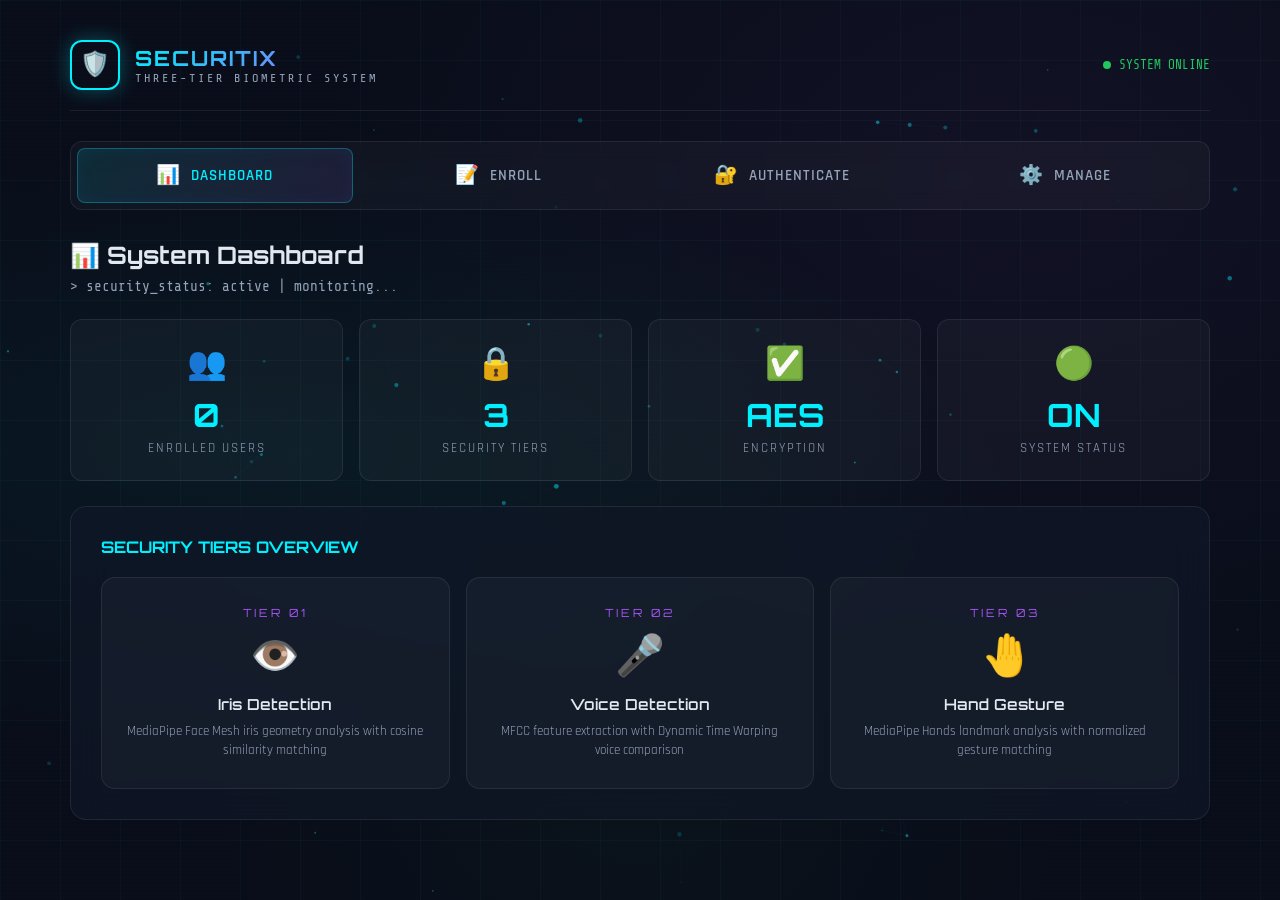
==== templates/index.html @ 192e1540 "first commit" ====
<!DOCTYPE html>
<html lang="en">
<head>
  <meta charset="UTF-8">
  <meta name="viewport" content="width=device-width, initial-scale=1.0">
  <title>SECURITIX — Three-Tier Biometric Security</title>
  <meta name="description" content="Advanced three-tier biometric security system with iris, voice, and gesture authentication.">
  <link rel="stylesheet" href="/static/css/style.css">
  <link rel="icon" href="data:image/svg+xml,<svg xmlns='http://www.w3.org/2000/svg' viewBox='0 0 100 100'><text y='.9em' font-size='90'>🛡️</text></svg>">
</head>
<body>

<!-- Background layers -->
<canvas id="bg-canvas"></canvas>
<div class="bg-gradient"></div>
<div class="grid-overlay"></div>
<div class="scanline"></div>

<div class="app-container">

  <!-- Header -->
  <header class="header">
    <div class="header-logo">
      <div class="logo-icon">🛡️</div>
      <div class="logo-text">
        <h1>SECURITIX</h1>
        <p>Three-Tier Biometric System</p>
      </div>
    </div>
    <div class="header-status">
      <span class="status-dot"></span>
      SYSTEM ONLINE
    </div>
  </header>

  <!-- Navigation -->
  <nav class="nav-bar">
    <button class="nav-btn active" data-page="dashboard" onclick="showPage('dashboard')">
      <span class="nav-icon">📊</span> Dashboard
    </button>
    <button class="nav-btn" data-page="enroll" onclick="showPage('enroll')">
      <span class="nav-icon">📝</span> Enroll
    </button>
    <button class="nav-btn" data-page="authenticate" onclick="showPage('authenticate')">
      <span class="nav-icon">🔐</span> Authenticate
    </button>
    <button class="nav-btn" data-page="manage" onclick="showPage('manage')">
      <span class="nav-icon">⚙️</span> Manage
    </button>
  </nav>

  <!-- ═══════ DASHBOARD PAGE ═══════ -->
  <div id="page-dashboard" class="page active">
    <h2 class="page-title">📊 System Dashboard</h2>
    <p class="page-subtitle">> security_status: active | monitoring...</p>

    <div class="stats-grid">
      <div class="stat-card">
        <div class="stat-icon">👥</div>
        <div class="stat-value" id="stat-users">0</div>
        <div class="stat-label">Enrolled Users</div>
      </div>
      <div class="stat-card">
        <div class="stat-icon">🔒</div>
        <div class="stat-value">3</div>
        <div class="stat-label">Security Tiers</div>
      </div>
      <div class="stat-card">
        <div class="stat-icon">✅</div>
        <div class="stat-value">AES</div>
        <div class="stat-label">Encryption</div>
      </div>
      <div class="stat-card">
        <div class="stat-icon">🟢</div>
        <div class="stat-value">ON</div>
        <div class="stat-label">System Status</div>
      </div>
    </div>

    <div class="glass-card">
      <h3 style="font-family:'Orbitron',sans-serif; font-size:1rem; margin-bottom:16px; color:var(--accent-cyan);">
        SECURITY TIERS OVERVIEW
      </h3>
      <div class="tiers-showcase">
        <div class="tier-card">
          <div class="tier-number">TIER 01</div>
          <div class="tier-icon">👁️</div>
          <div class="tier-name">Iris Detection</div>
          <div class="tier-desc">MediaPipe Face Mesh iris geometry analysis with cosine similarity matching</div>
        </div>
        <div class="tier-card">
          <div class="tier-number">TIER 02</div>
          <div class="tier-icon">🎤</div>
          <div class="tier-name">Voice Detection</div>
          <div class="tier-desc">MFCC feature extraction with Dynamic Time Warping voice comparison</div>
        </div>
        <div class="tier-card">
          <div class="tier-number">TIER 03</div>
          <div class="tier-icon">🤚</div>
          <div class="tier-name">Hand Gesture</div>
          <div class="tier-desc">MediaPipe Hands landmark analysis with normalized gesture matching</div>
        </div>
      </div>
    </div>
  </div>

  <!-- ═══════ ENROLL PAGE ═══════ -->
  <div id="page-enroll" class="page">
    <h2 class="page-title">📝 User Enrollment</h2>
    <p class="page-subtitle">> register biometric data across all security tiers</p>

    <div class="glass-card" id="enroll-form">
      <div class="input-group">
        <label for="enroll-username">Username</label>
        <input type="text" id="enroll-username" class="input-field" placeholder="Enter username to enroll..." autocomplete="off">
      </div>
      <p style="color:var(--text-secondary); font-size:0.85rem; margin-bottom:20px; line-height:1.6;">
        ⚡ The system will capture your <strong style="color:var(--accent-cyan)">iris</strong>,
        <strong style="color:var(--accent-purple)">voice</strong>, and
        <strong style="color:var(--accent-green)">hand gesture</strong> data.
        OpenCV windows will open for webcam capture. Follow the on-screen instructions.
      </p>
      <button class="btn btn-primary" onclick="startEnrollment()">
        🚀 Start Enrollment
      </button>
    </div>

    <div id="enroll-operation" class="operation-panel">
      <div class="glass-card">
        <h3 style="font-family:'Orbitron',sans-serif; font-size:1rem; margin-bottom:6px;">ENROLLMENT IN PROGRESS</h3>
        <p id="enroll-message" style="color:var(--text-secondary); font-size:0.85rem; margin-bottom:20px; font-family:'Share Tech Mono',monospace;"></p>
        <div class="tier-progress">
          <div id="enroll-tier1" class="tier-row waiting">
            <div class="tier-row-icon">👁️</div>
            <div class="tier-row-info">
              <div class="tier-row-label">Tier 1 — Iris Scan</div>
              <div class="tier-row-detail">Waiting...</div>
            </div>
            <span class="tier-row-status">Waiting</span>
          </div>
          <div id="enroll-tier2" class="tier-row waiting">
            <div class="tier-row-icon">🎤</div>
            <div class="tier-row-info">
              <div class="tier-row-label">Tier 2 — Voice Recording</div>
              <div class="tier-row-detail">Waiting...</div>
            </div>
            <span class="tier-row-status">Waiting</span>
          </div>
          <div id="enroll-tier3" class="tier-row waiting">
            <div class="tier-row-icon">🤚</div>
            <div class="tier-row-info">
              <div class="tier-row-label">Tier 3 — Gesture Capture</div>
              <div class="tier-row-detail">Waiting...</div>
            </div>
            <span class="tier-row-status">Waiting</span>
          </div>
        </div>
      </div>

      <div id="enroll-result" class="result-banner">
        <div class="result-icon"></div>
        <div class="result-title"></div>
        <div class="result-subtitle"></div>
        <button class="btn btn-primary" style="margin-top: 24px;" onclick="resetEnrollForm()">↩ Enroll Another</button>
      </div>
    </div>
  </div>

  <!-- ═══════ AUTHENTICATE PAGE ═══════ -->
  <div id="page-authenticate" class="page">
    <h2 class="page-title">🔐 Authentication</h2>
    <p class="page-subtitle">> automatic identity verification — no username required</p>

    <div class="glass-card" id="auth-start">
      <div style="text-align:center; padding: 20px 0;">
        <div style="font-size:4rem; margin-bottom:16px;">🔐</div>
        <h3 style="font-family:'Orbitron',sans-serif; font-size:1.2rem; margin-bottom:12px;">BIOMETRIC VERIFICATION</h3>
        <p style="color:var(--text-secondary); max-width:500px; margin:0 auto 24px; line-height:1.7; font-size:0.9rem;">
          The system will automatically scan your <strong style="color:var(--accent-cyan)">iris</strong>,
          <strong style="color:var(--accent-purple)">voice</strong>, and
          <strong style="color:var(--accent-green)">gesture</strong>
          to identify you from the enrolled database. No username needed.
        </p>
        <button class="btn btn-auth" onclick="startAuthentication()">
          ⚡ Begin Authentication
        </button>
      </div>
    </div>

    <div id="auth-operation" class="operation-panel">
      <div class="glass-card">
        <h3 style="font-family:'Orbitron',sans-serif; font-size:1rem; margin-bottom:6px;">AUTHENTICATION IN PROGRESS</h3>
        <p id="auth-message" style="color:var(--text-secondary); font-size:0.85rem; margin-bottom:20px; font-family:'Share Tech Mono',monospace;"></p>
        <div class="tier-progress">
          <div id="auth-tier1" class="tier-row waiting">
            <div class="tier-row-icon">👁️</div>
            <div class="tier-row-info">
              <div class="tier-row-label">Tier 1 — Iris Verification</div>
              <div class="tier-row-detail">Waiting...</div>
            </div>
            <span class="tier-row-status">Waiting</span>
          </div>
          <div id="auth-tier2" class="tier-row waiting">
            <div class="tier-row-icon">🎤</div>
            <div class="tier-row-info">
              <div class="tier-row-label">Tier 2 — Voice Verification</div>
              <div class="tier-row-detail">Waiting...</div>
            </div>
            <span class="tier-row-status">Waiting</span>
          </div>
          <div id="auth-tier3" class="tier-row waiting">
            <div class="tier-row-icon">🤚</div>
            <div class="tier-row-info">
              <div class="tier-row-label">Tier 3 — Gesture Verification</div>
              <div class="tier-row-detail">Waiting...</div>
            </div>
            <span class="tier-row-status">Waiting</span>
          </div>
        </div>
      </div>

      <div id="auth-result" class="result-banner">
        <div class="result-icon"></div>
        <div class="result-title"></div>
        <div class="result-subtitle"></div>
        <button class="btn btn-primary" style="margin-top:24px;" onclick="resetAuthPanel()">↩ Try Again</button>
      </div>
    </div>
  </div>

  <!-- ═══════ MANAGE PAGE ═══════ -->
  <div id="page-manage" class="page">
    <h2 class="page-title">⚙️ Manage Users</h2>
    <p class="page-subtitle">> view and manage enrolled biometric profiles</p>

    <div class="glass-card">
      <div id="user-list" class="user-list">
        <div class="empty-state">
          <div class="empty-icon">👤</div>
          <p>Loading users...</p>
        </div>
      </div>
    </div>
  </div>

</div>

<script src="/static/js/app.js"></script>
</body>
</html>
---- static/css/style.css ----
/* ══════════════════════════════════════════════════════════
   THREE-TIER BIOMETRIC SECURITY SYSTEM — Cyberpunk Theme
   ══════════════════════════════════════════════════════════ */
@import url('https://fonts.googleapis.com/css2?family=Orbitron:wght@400;600;700;900&family=Rajdhani:wght@300;400;500;600;700&family=Share+Tech+Mono&display=swap');

:root {
  --bg-primary: #0a0e1a;
  --bg-secondary: #111827;
  --bg-card: rgba(17, 24, 39, 0.7);
  --accent-cyan: #00f0ff;
  --accent-purple: #a855f7;
  --accent-green: #22c55e;
  --accent-red: #ef4444;
  --accent-orange: #f59e0b;
  --text-primary: #e2e8f0;
  --text-secondary: #94a3b8;
  --glow-cyan: 0 0 20px rgba(0, 240, 255, 0.3);
  --glow-purple: 0 0 20px rgba(168, 85, 247, 0.3);
  --glow-green: 0 0 20px rgba(34, 197, 94, 0.4);
  --glow-red: 0 0 20px rgba(239, 68, 68, 0.4);
  --glass: rgba(255, 255, 255, 0.03);
  --glass-border: rgba(255, 255, 255, 0.08);
  --border-radius: 16px;
}

* { margin: 0; padding: 0; box-sizing: border-box; }

body {
  font-family: 'Rajdhani', sans-serif;
  background: var(--bg-primary);
  color: var(--text-primary);
  min-height: 100vh;
  overflow-x: hidden;
}

/* ── Animated Background ──────────────────────────────── */
#bg-canvas {
  position: fixed; top: 0; left: 0;
  width: 100%; height: 100%;
  z-index: 0; pointer-events: none;
}

.bg-gradient {
  position: fixed; top: 0; left: 0;
  width: 100%; height: 100%;
  background: radial-gradient(ellipse at 20% 50%, rgba(0, 240, 255, 0.05) 0%, transparent 50%),
              radial-gradient(ellipse at 80% 20%, rgba(168, 85, 247, 0.05) 0%, transparent 50%),
              radial-gradient(ellipse at 50% 80%, rgba(34, 197, 94, 0.03) 0%, transparent 50%);
  z-index: 0; pointer-events: none;
}

/* ── Grid Lines Overlay ───────────────────────────────── */
.grid-overlay {
  position: fixed; top: 0; left: 0;
  width: 100%; height: 100%;
  background-image:
    linear-gradient(rgba(0, 240, 255, 0.03) 1px, transparent 1px),
    linear-gradient(90deg, rgba(0, 240, 255, 0.03) 1px, transparent 1px);
  background-size: 60px 60px;
  z-index: 0; pointer-events: none;
}

/* ── Scanline Effect ──────────────────────────────────── */
.scanline {
  position: fixed; top: 0; left: 0;
  width: 100%; height: 100%;
  background: linear-gradient(to bottom, transparent 50%, rgba(0, 0, 0, 0.02) 50%);
  background-size: 100% 4px;
  z-index: 0; pointer-events: none;
}

/* ── Layout ───────────────────────────────────────────── */
.app-container {
  position: relative; z-index: 1;
  max-width: 1200px; margin: 0 auto;
  padding: 20px 30px;
  min-height: 100vh;
}

/* ── Header ───────────────────────────────────────────── */
.header {
  display: flex; align-items: center; justify-content: space-between;
  padding: 20px 0; margin-bottom: 30px;
  border-bottom: 1px solid var(--glass-border);
}

.header-logo {
  display: flex; align-items: center; gap: 15px;
}

.logo-icon {
  width: 50px; height: 50px;
  border: 2px solid var(--accent-cyan);
  border-radius: 12px;
  display: flex; align-items: center; justify-content: center;
  font-size: 24px;
  box-shadow: var(--glow-cyan);
  animation: pulse-glow 3s infinite;
}

@keyframes pulse-glow {
  0%, 100% { box-shadow: var(--glow-cyan); }
  50% { box-shadow: 0 0 30px rgba(0, 240, 255, 0.5); }
}

.logo-text h1 {
  font-family: 'Orbitron', sans-serif;
  font-size: 1.3rem; font-weight: 700;
  background: linear-gradient(135deg, var(--accent-cyan), var(--accent-purple));
  -webkit-background-clip: text; -webkit-text-fill-color: transparent;
  letter-spacing: 2px;
}

.logo-text p {
  font-size: 0.75rem; color: var(--text-secondary);
  font-family: 'Share Tech Mono', monospace;
  letter-spacing: 3px; text-transform: uppercase;
}

.header-status {
  display: flex; align-items: center; gap: 8px;
  font-family: 'Share Tech Mono', monospace;
  font-size: 0.8rem; color: var(--accent-green);
}

.status-dot {
  width: 8px; height: 8px;
  background: var(--accent-green);
  border-radius: 50%;
  animation: blink 2s infinite;
}

@keyframes blink { 0%, 100% { opacity: 1; } 50% { opacity: 0.3; } }

/* ── Navigation ───────────────────────────────────────── */
.nav-bar {
  display: flex; gap: 8px;
  margin-bottom: 30px;
  padding: 6px;
  background: var(--glass);
  border: 1px solid var(--glass-border);
  border-radius: 12px;
  backdrop-filter: blur(10px);
}

.nav-btn {
  flex: 1; padding: 14px 20px;
  background: transparent;
  border: 1px solid transparent;
  border-radius: 8px;
  color: var(--text-secondary);
  font-family: 'Rajdhani', sans-serif;
  font-size: 0.95rem; font-weight: 600;
  cursor: pointer;
  transition: all 0.3s ease;
  display: flex; align-items: center; justify-content: center; gap: 10px;
  letter-spacing: 1px; text-transform: uppercase;
}

.nav-btn:hover {
  color: var(--text-primary);
  background: rgba(255, 255, 255, 0.05);
}

.nav-btn.active {
  background: linear-gradient(135deg, rgba(0, 240, 255, 0.1), rgba(168, 85, 247, 0.1));
  border-color: rgba(0, 240, 255, 0.3);
  color: var(--accent-cyan);
  box-shadow: inset 0 0 20px rgba(0, 240, 255, 0.05);
}

.nav-icon { font-size: 1.2rem; }

/* ── Glass Card Base ──────────────────────────────────── */
.glass-card {
  background: var(--bg-card);
  border: 1px solid var(--glass-border);
  border-radius: var(--border-radius);
  backdrop-filter: blur(20px);
  padding: 30px;
  margin-bottom: 20px;
  transition: all 0.3s ease;
}

.glass-card:hover {
  border-color: rgba(0, 240, 255, 0.15);
}

/* ── Page Sections ────────────────────────────────────── */
.page { display: none; animation: fadeIn 0.4s ease; }
.page.active { display: block; }

@keyframes fadeIn { from { opacity: 0; transform: translateY(10px); } to { opacity: 1; transform: translateY(0); } }

.page-title {
  font-family: 'Orbitron', sans-serif;
  font-size: 1.5rem; font-weight: 700;
  margin-bottom: 8px;
  display: flex; align-items: center; gap: 12px;
}

.page-subtitle {
  color: var(--text-secondary);
  font-size: 0.9rem; margin-bottom: 25px;
  font-family: 'Share Tech Mono', monospace;
}

/* ── Dashboard ────────────────────────────────────────── */
.stats-grid {
  display: grid;
  grid-template-columns: repeat(auto-fit, minmax(200px, 1fr));
  gap: 16px; margin-bottom: 25px;
}

.stat-card {
  background: var(--glass);
  border: 1px solid var(--glass-border);
  border-radius: 12px;
  padding: 24px;
  text-align: center;
  transition: all 0.3s ease;
}

.stat-card:hover {
  transform: translateY(-3px);
  border-color: rgba(0, 240, 255, 0.2);
  box-shadow: var(--glow-cyan);
}

.stat-icon { font-size: 2rem; margin-bottom: 10px; }
.stat-value {
  font-family: 'Orbitron', sans-serif;
  font-size: 2rem; font-weight: 700;
  color: var(--accent-cyan);
}

.stat-label {
  font-size: 0.8rem; color: var(--text-secondary);
  text-transform: uppercase; letter-spacing: 2px;
  margin-top: 5px;
}

/* ── Tier Badges ──────────────────────────────────────── */
.tiers-showcase {
  display: grid; grid-template-columns: repeat(3, 1fr);
  gap: 16px; margin-top: 20px;
}

.tier-card {
  background: var(--glass);
  border: 1px solid var(--glass-border);
  border-radius: 14px;
  padding: 28px 22px;
  text-align: center;
  position: relative;
  overflow: hidden;
  transition: all 0.4s ease;
}

.tier-card::before {
  content: '';
  position: absolute; top: 0; left: 0;
  width: 100%; height: 3px;
  background: linear-gradient(90deg, transparent, var(--accent-cyan), transparent);
  opacity: 0; transition: opacity 0.3s;
}

.tier-card:hover::before { opacity: 1; }
.tier-card:hover { transform: translateY(-4px); border-color: rgba(0, 240, 255, 0.2); }

.tier-number {
  font-family: 'Orbitron', sans-serif;
  font-size: 0.7rem; color: var(--accent-purple);
  letter-spacing: 3px; margin-bottom: 12px;
}

.tier-icon { font-size: 2.5rem; margin-bottom: 12px; }

.tier-name {
  font-family: 'Orbitron', sans-serif;
  font-size: 0.95rem; font-weight: 600;
  margin-bottom: 8px;
}

.tier-desc {
  font-size: 0.8rem; color: var(--text-secondary);
  line-height: 1.5;
}

/* ── Enroll Form ──────────────────────────────────────── */
.input-group {
  margin-bottom: 20px;
}

.input-group label {
  display: block;
  font-family: 'Share Tech Mono', monospace;
  font-size: 0.8rem; color: var(--accent-cyan);
  text-transform: uppercase; letter-spacing: 2px;
  margin-bottom: 8px;
}

.input-field {
  width: 100%; padding: 14px 18px;
  background: rgba(0, 0, 0, 0.3);
  border: 1px solid var(--glass-border);
  border-radius: 10px;
  color: var(--text-primary);
  font-family: 'Rajdhani', sans-serif;
  font-size: 1.1rem;
  transition: all 0.3s ease;
  outline: none;
}

.input-field:focus {
  border-color: var(--accent-cyan);
  box-shadow: 0 0 15px rgba(0, 240, 255, 0.15);
}

.input-field::placeholder { color: var(--text-secondary); opacity: 0.5; }

/* ── Buttons ──────────────────────────────────────────── */
.btn {
  padding: 14px 32px;
  border: none; border-radius: 10px;
  font-family: 'Rajdhani', sans-serif;
  font-size: 1rem; font-weight: 700;
  cursor: pointer;
  text-transform: uppercase; letter-spacing: 2px;
  transition: all 0.3s ease;
  display: inline-flex; align-items: center; gap: 10px;
  position: relative; overflow: hidden;
}

.btn::after {
  content: '';
  position: absolute; top: 50%; left: 50%;
  width: 0; height: 0;
  background: rgba(255, 255, 255, 0.1);
  border-radius: 50%;
  transform: translate(-50%, -50%);
  transition: width 0.5s, height 0.5s;
}

.btn:hover::after { width: 300px; height: 300px; }

.btn-primary {
  background: linear-gradient(135deg, #0891b2, #06b6d4);
  color: white;
  box-shadow: 0 4px 15px rgba(0, 240, 255, 0.25);
}

.btn-primary:hover { transform: translateY(-2px); box-shadow: 0 6px 25px rgba(0, 240, 255, 0.35); }
.btn-primary:disabled { opacity: 0.4; cursor: not-allowed; transform: none; }

.btn-danger {
  background: linear-gradient(135deg, #dc2626, #ef4444);
  color: white;
  box-shadow: 0 4px 15px rgba(239, 68, 68, 0.2);
  padding: 8px 16px; font-size: 0.8rem;
}

.btn-danger:hover { box-shadow: 0 6px 25px rgba(239, 68, 68, 0.35); }

.btn-auth {
  background: linear-gradient(135deg, #7c3aed, #a855f7);
  color: white;
  box-shadow: 0 4px 15px rgba(168, 85, 247, 0.25);
  width: 100%; justify-content: center;
  padding: 20px; font-size: 1.15rem;
}

.btn-auth:hover { transform: translateY(-2px); box-shadow: 0 6px 25px rgba(168, 85, 247, 0.4); }

/* ── Operation Status (Enrollment / Auth in progress) ── */
.operation-panel {
  display: none;
}

.operation-panel.active { display: block; }

.tier-progress {
  display: flex; flex-direction: column; gap: 16px;
  margin: 20px 0;
}

.tier-row {
  display: flex; align-items: center; gap: 16px;
  padding: 16px 20px;
  background: rgba(0, 0, 0, 0.2);
  border: 1px solid var(--glass-border);
  border-radius: 12px;
  transition: all 0.4s ease;
}

.tier-row.running {
  border-color: var(--accent-cyan);
  box-shadow: var(--glow-cyan);
  animation: tier-pulse 2s infinite;
}

.tier-row.passed {
  border-color: var(--accent-green);
  box-shadow: var(--glow-green);
}

.tier-row.failed {
  border-color: var(--accent-red);
  box-shadow: var(--glow-red);
}

@keyframes tier-pulse {
  0%, 100% { box-shadow: 0 0 10px rgba(0, 240, 255, 0.2); }
  50% { box-shadow: 0 0 25px rgba(0, 240, 255, 0.4); }
}

.tier-row-icon {
  width: 40px; height: 40px;
  border-radius: 10px;
  display: flex; align-items: center; justify-content: center;
  font-size: 1.3rem;
  background: rgba(255, 255, 255, 0.05);
  flex-shrink: 0;
}

.tier-row-info { flex: 1; }

.tier-row-label {
  font-weight: 600; font-size: 0.95rem;
  margin-bottom: 3px;
}

.tier-row-detail {
  font-size: 0.8rem; color: var(--text-secondary);
  font-family: 'Share Tech Mono', monospace;
}

.tier-row-status {
  font-family: 'Orbitron', sans-serif;
  font-size: 0.7rem; letter-spacing: 2px;
  padding: 4px 12px;
  border-radius: 20px;
  text-transform: uppercase;
}

.tier-row.waiting .tier-row-status { color: var(--text-secondary); background: rgba(255,255,255,0.05); }
.tier-row.running .tier-row-status { color: var(--accent-cyan); background: rgba(0,240,255,0.1); }
.tier-row.passed .tier-row-status { color: var(--accent-green); background: rgba(34,197,94,0.1); }
.tier-row.failed .tier-row-status { color: var(--accent-red); background: rgba(239,68,68,0.1); }

/* ── Result Banner ────────────────────────────────────── */
.result-banner {
  display: none;
  text-align: center;
  padding: 40px;
  border-radius: var(--border-radius);
  margin-top: 20px;
  animation: fadeIn 0.5s ease;
}

.result-banner.active { display: block; }

.result-banner.granted {
  background: linear-gradient(135deg, rgba(34, 197, 94, 0.1), rgba(16, 185, 129, 0.05));
  border: 1px solid rgba(34, 197, 94, 0.3);
}

.result-banner.denied {
  background: linear-gradient(135deg, rgba(239, 68, 68, 0.1), rgba(220, 38, 38, 0.05));
  border: 1px solid rgba(239, 68, 68, 0.3);
}

.result-icon { font-size: 4rem; margin-bottom: 16px; }
.result-title {
  font-family: 'Orbitron', sans-serif;
  font-size: 1.8rem; font-weight: 700;
  margin-bottom: 8px;
}

.result-subtitle {
  font-size: 1rem; color: var(--text-secondary);
}

.result-banner.granted .result-title { color: var(--accent-green); }
.result-banner.denied .result-title { color: var(--accent-red); }

/* ── User List (Manage page) ──────────────────────────── */
.user-list { display: flex; flex-direction: column; gap: 10px; }

.user-item {
  display: flex; align-items: center; justify-content: space-between;
  padding: 16px 20px;
  background: rgba(0, 0, 0, 0.2);
  border: 1px solid var(--glass-border);
  border-radius: 10px;
  transition: all 0.3s ease;
}

.user-item:hover {
  border-color: rgba(0, 240, 255, 0.15);
  background: rgba(0, 240, 255, 0.02);
}

.user-info { display: flex; align-items: center; gap: 12px; }

.user-avatar {
  width: 40px; height: 40px;
  background: linear-gradient(135deg, rgba(0, 240, 255, 0.2), rgba(168, 85, 247, 0.2));
  border-radius: 10px;
  display: flex; align-items: center; justify-content: center;
  font-size: 1.1rem;
}

.user-name {
  font-weight: 600; font-size: 1rem;
  text-transform: capitalize;
}

.empty-state {
  text-align: center; padding: 60px 20px;
  color: var(--text-secondary);
}

.empty-state .empty-icon { font-size: 3rem; margin-bottom: 16px; opacity: 0.4; }

/* ── Spinner ──────────────────────────────────────────── */
.spinner {
  display: inline-block;
  width: 20px; height: 20px;
  border: 2px solid rgba(0, 240, 255, 0.2);
  border-top-color: var(--accent-cyan);
  border-radius: 50%;
  animation: spin 0.8s linear infinite;
}

@keyframes spin { to { transform: rotate(360deg); } }

/* ── Responsive ───────────────────────────────────────── */
@media (max-width: 768px) {
  .app-container { padding: 15px; }
  .nav-bar { flex-wrap: wrap; }
  .nav-btn { flex: 1 1 45%; font-size: 0.8rem; padding: 10px; }
  .tiers-showcase { grid-template-columns: 1fr; }
  .stats-grid { grid-template-columns: 1fr 1fr; }
  .header { flex-direction: column; gap: 10px; text-align: center; }
}
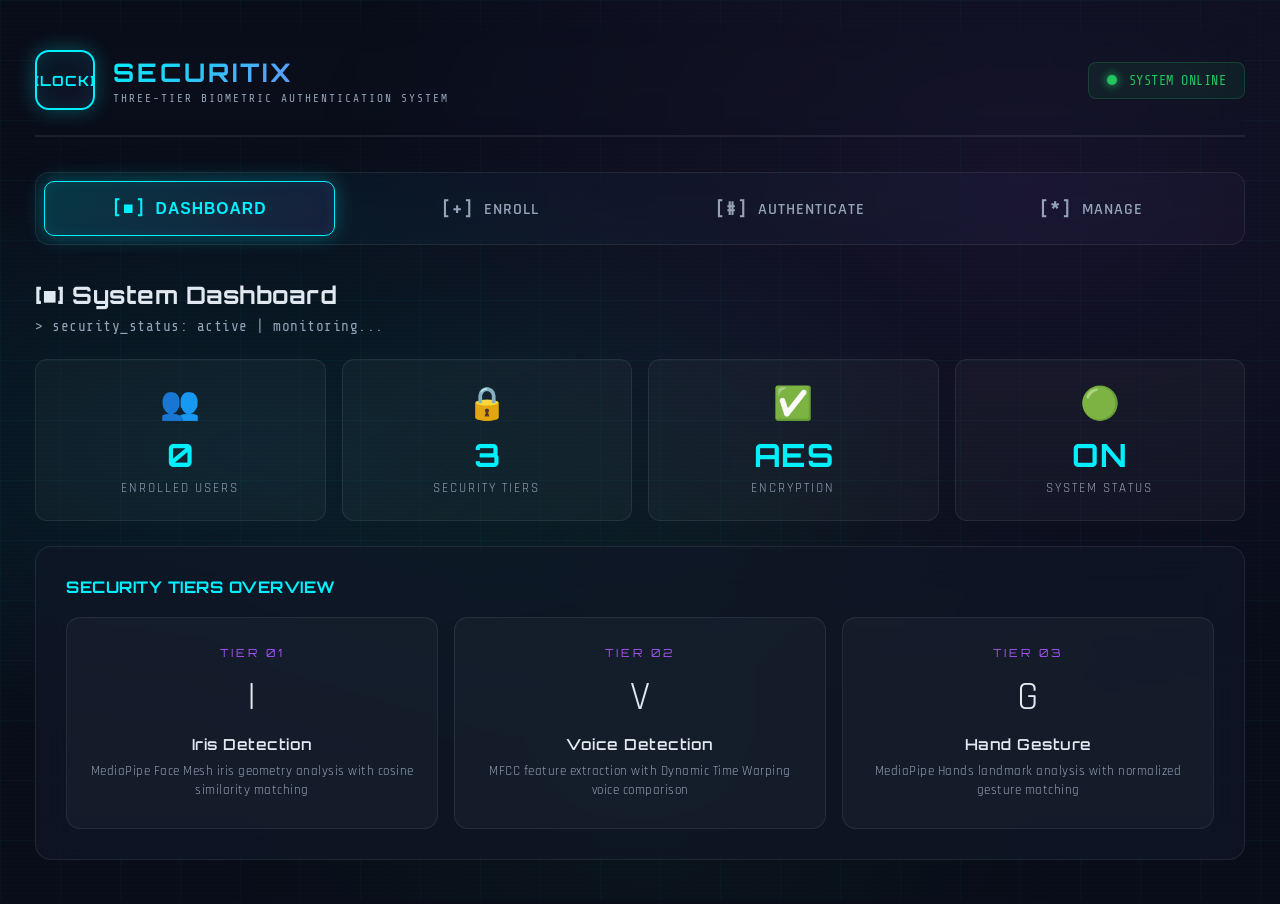
==== commit 72144dd6: "major changes" ====
--- a/templates/index.html
+++ b/templates/index.html
@@ -3,10 +3,14 @@
 <head>
   <meta charset="UTF-8">
   <meta name="viewport" content="width=device-width, initial-scale=1.0">
-  <title>SECURITIX — Three-Tier Biometric Security</title>
+  <title>SECURITIX - Three-Tier Biometric Security</title>
   <meta name="description" content="Advanced three-tier biometric security system with iris, voice, and gesture authentication.">
   <link rel="stylesheet" href="/static/css/style.css">
-  <link rel="icon" href="data:image/svg+xml,<svg xmlns='http://www.w3.org/2000/svg' viewBox='0 0 100 100'><text y='.9em' font-size='90'>🛡️</text></svg>">
+  <style>
+    /* Prevent emoji rendering issues on Windows */
+    .logo-icon::before { content: '[LOCK]'; font-family: 'Orbitron', monospace; }
+    .stat-icon { filter: grayscale(0%); }
+  </style>
 </head>
 <body>
 
@@ -21,37 +25,37 @@
   <!-- Header -->
   <header class="header">
     <div class="header-logo">
-      <div class="logo-icon">🛡️</div>
+      <div class="logo-icon"></div>
       <div class="logo-text">
         <h1>SECURITIX</h1>
-        <p>Three-Tier Biometric System</p>
+        <p>THREE-TIER BIOMETRIC AUTHENTICATION SYSTEM</p>
       </div>
     </div>
     <div class="header-status">
       <span class="status-dot"></span>
-      SYSTEM ONLINE
+      <span class="status-text">SYSTEM ONLINE</span>
     </div>
   </header>
 
   <!-- Navigation -->
   <nav class="nav-bar">
     <button class="nav-btn active" data-page="dashboard" onclick="showPage('dashboard')">
-      <span class="nav-icon">📊</span> Dashboard
+      <span class="nav-icon">[■]</span> Dashboard
     </button>
     <button class="nav-btn" data-page="enroll" onclick="showPage('enroll')">
-      <span class="nav-icon">📝</span> Enroll
+      <span class="nav-icon">[+]</span> Enroll
     </button>
     <button class="nav-btn" data-page="authenticate" onclick="showPage('authenticate')">
-      <span class="nav-icon">🔐</span> Authenticate
+      <span class="nav-icon">[#]</span> Authenticate
     </button>
     <button class="nav-btn" data-page="manage" onclick="showPage('manage')">
-      <span class="nav-icon">⚙️</span> Manage
+      <span class="nav-icon">[*]</span> Manage
     </button>
   </nav>
 
   <!-- ═══════ DASHBOARD PAGE ═══════ -->
   <div id="page-dashboard" class="page active">
-    <h2 class="page-title">📊 System Dashboard</h2>
+    <h2 class="page-title">[■] System Dashboard</h2>
     <p class="page-subtitle">> security_status: active | monitoring...</p>
 
     <div class="stats-grid">
@@ -84,19 +88,19 @@
       <div class="tiers-showcase">
         <div class="tier-card">
           <div class="tier-number">TIER 01</div>
-          <div class="tier-icon">👁️</div>
+          <div class="tier-icon">I</div>
           <div class="tier-name">Iris Detection</div>
           <div class="tier-desc">MediaPipe Face Mesh iris geometry analysis with cosine similarity matching</div>
         </div>
         <div class="tier-card">
           <div class="tier-number">TIER 02</div>
-          <div class="tier-icon">🎤</div>
+          <div class="tier-icon">V</div>
           <div class="tier-name">Voice Detection</div>
           <div class="tier-desc">MFCC feature extraction with Dynamic Time Warping voice comparison</div>
         </div>
         <div class="tier-card">
           <div class="tier-number">TIER 03</div>
-          <div class="tier-icon">🤚</div>
+          <div class="tier-icon">G</div>
           <div class="tier-name">Hand Gesture</div>
           <div class="tier-desc">MediaPipe Hands landmark analysis with normalized gesture matching</div>
         </div>
@@ -106,7 +110,7 @@
 
   <!-- ═══════ ENROLL PAGE ═══════ -->
   <div id="page-enroll" class="page">
-    <h2 class="page-title">📝 User Enrollment</h2>
+    <h2 class="page-title">[+] User Enrollment</h2>
     <p class="page-subtitle">> register biometric data across all security tiers</p>
 
     <div class="glass-card" id="enroll-form">
@@ -115,44 +119,51 @@
         <input type="text" id="enroll-username" class="input-field" placeholder="Enter username to enroll..." autocomplete="off">
       </div>
       <p style="color:var(--text-secondary); font-size:0.85rem; margin-bottom:20px; line-height:1.6;">
-        ⚡ The system will capture your <strong style="color:var(--accent-cyan)">iris</strong>,
+        [SYSTEM] The system will capture your <strong style="color:var(--accent-cyan)">iris</strong>,
         <strong style="color:var(--accent-purple)">voice</strong>, and
         <strong style="color:var(--accent-green)">hand gesture</strong> data.
         OpenCV windows will open for webcam capture. Follow the on-screen instructions.
       </p>
       <button class="btn btn-primary" onclick="startEnrollment()">
-        🚀 Start Enrollment
+        [START] Begin Enrollment
       </button>
     </div>
 
     <div id="enroll-operation" class="operation-panel">
       <div class="glass-card">
         <h3 style="font-family:'Orbitron',sans-serif; font-size:1rem; margin-bottom:6px;">ENROLLMENT IN PROGRESS</h3>
-        <p id="enroll-message" style="color:var(--text-secondary); font-size:0.85rem; margin-bottom:20px; font-family:'Share Tech Mono',monospace;"></p>
-        <div class="tier-progress">
-          <div id="enroll-tier1" class="tier-row waiting">
-            <div class="tier-row-icon">👁️</div>
-            <div class="tier-row-info">
-              <div class="tier-row-label">Tier 1 — Iris Scan</div>
-              <div class="tier-row-detail">Waiting...</div>
+        <div style="display: flex; gap: 20px; margin-bottom: 20px;">
+          <div style="flex: 1;">
+            <img id="enroll-video-feed" src="/video_feed" style="width: 100%; max-width: 400px; border: 2px solid var(--accent-cyan); border-radius: 8px; display: none;" alt="Camera Feed">
+          </div>
+          <div style="flex: 1;">
+            <p id="enroll-message" style="color:var(--text-secondary); font-size:0.85rem; margin-bottom:20px; font-family:'Share Tech Mono',monospace;"></p>
+            <div class="tier-progress">
+              <div id="enroll-tier1" class="tier-row waiting">
+                <div class="tier-row-icon">I</div>
+                <div class="tier-row-info">
+                  <div class="tier-row-label">Tier 1 — Iris Scan</div>
+                  <div class="tier-row-detail">Waiting...</div>
+                </div>
+                <span class="tier-row-status">Waiting</span>
+              </div>
+              <div id="enroll-tier2" class="tier-row waiting">
+                <div class="tier-row-icon">V</div>
+                <div class="tier-row-info">
+                  <div class="tier-row-label">Tier 2 — Voice Recording</div>
+                  <div class="tier-row-detail">Waiting...</div>
+                </div>
+                <span class="tier-row-status">Waiting</span>
+              </div>
+              <div id="enroll-tier3" class="tier-row waiting">
+                <div class="tier-row-icon">G</div>
+                <div class="tier-row-info">
+                  <div class="tier-row-label">Tier 3 — Gesture Capture</div>
+                  <div class="tier-row-detail">Waiting...</div>
+                </div>
+                <span class="tier-row-status">Waiting</span>
+              </div>
             </div>
-            <span class="tier-row-status">Waiting</span>
-          </div>
-          <div id="enroll-tier2" class="tier-row waiting">
-            <div class="tier-row-icon">🎤</div>
-            <div class="tier-row-info">
-              <div class="tier-row-label">Tier 2 — Voice Recording</div>
-              <div class="tier-row-detail">Waiting...</div>
-            </div>
-            <span class="tier-row-status">Waiting</span>
-          </div>
-          <div id="enroll-tier3" class="tier-row waiting">
-            <div class="tier-row-icon">🤚</div>
-            <div class="tier-row-info">
-              <div class="tier-row-label">Tier 3 — Gesture Capture</div>
-              <div class="tier-row-detail">Waiting...</div>
-            </div>
-            <span class="tier-row-status">Waiting</span>
           </div>
         </div>
       </div>
@@ -161,19 +172,19 @@
         <div class="result-icon"></div>
         <div class="result-title"></div>
         <div class="result-subtitle"></div>
-        <button class="btn btn-primary" style="margin-top: 24px;" onclick="resetEnrollForm()">↩ Enroll Another</button>
+        <button class="btn btn-primary" style="margin-top: 24px;" onclick="resetEnrollForm()">← Enroll Another</button>
       </div>
     </div>
   </div>
 
   <!-- ═══════ AUTHENTICATE PAGE ═══════ -->
   <div id="page-authenticate" class="page">
-    <h2 class="page-title">🔐 Authentication</h2>
+    <h2 class="page-title">[#] Authentication</h2>
     <p class="page-subtitle">> automatic identity verification — no username required</p>
 
     <div class="glass-card" id="auth-start">
       <div style="text-align:center; padding: 20px 0;">
-        <div style="font-size:4rem; margin-bottom:16px;">🔐</div>
+        <div style="font-size:3rem; margin-bottom:16px;">[ # ]</div>
         <h3 style="font-family:'Orbitron',sans-serif; font-size:1.2rem; margin-bottom:12px;">BIOMETRIC VERIFICATION</h3>
         <p style="color:var(--text-secondary); max-width:500px; margin:0 auto 24px; line-height:1.7; font-size:0.9rem;">
           The system will automatically scan your <strong style="color:var(--accent-cyan)">iris</strong>,
@@ -182,7 +193,7 @@
           to identify you from the enrolled database. No username needed.
         </p>
         <button class="btn btn-auth" onclick="startAuthentication()">
-          ⚡ Begin Authentication
+          [SCAN] Begin Authentication
         </button>
       </div>
     </div>
@@ -190,31 +201,38 @@
     <div id="auth-operation" class="operation-panel">
       <div class="glass-card">
         <h3 style="font-family:'Orbitron',sans-serif; font-size:1rem; margin-bottom:6px;">AUTHENTICATION IN PROGRESS</h3>
-        <p id="auth-message" style="color:var(--text-secondary); font-size:0.85rem; margin-bottom:20px; font-family:'Share Tech Mono',monospace;"></p>
-        <div class="tier-progress">
-          <div id="auth-tier1" class="tier-row waiting">
-            <div class="tier-row-icon">👁️</div>
-            <div class="tier-row-info">
-              <div class="tier-row-label">Tier 1 — Iris Verification</div>
-              <div class="tier-row-detail">Waiting...</div>
+        <div style="display: flex; gap: 20px; margin-bottom: 20px;">
+          <div style="flex: 1;">
+            <img id="video-feed" src="/video_feed" style="width: 100%; max-width: 400px; border: 2px solid var(--accent-cyan); border-radius: 8px; display: none;" alt="Camera Feed">
+          </div>
+          <div style="flex: 1;">
+            <p id="auth-message" style="color:var(--text-secondary); font-size:0.85rem; margin-bottom:20px; font-family:'Share Tech Mono',monospace;"></p>
+            <div class="tier-progress">
+              <div id="auth-tier1" class="tier-row waiting">
+                <div class="tier-row-icon">I</div>
+                <div class="tier-row-info">
+                  <div class="tier-row-label">Tier 1 — Iris Verification</div>
+                  <div class="tier-row-detail">Waiting...</div>
+                </div>
+                <span class="tier-row-status">Waiting</span>
+              </div>
+              <div id="auth-tier2" class="tier-row waiting">
+                <div class="tier-row-icon">V</div>
+                <div class="tier-row-info">
+                  <div class="tier-row-label">Tier 2 — Voice Verification</div>
+                  <div class="tier-row-detail">Waiting...</div>
+                </div>
+                <span class="tier-row-status">Waiting</span>
+              </div>
+              <div id="auth-tier3" class="tier-row waiting">
+                <div class="tier-row-icon">G</div>
+                <div class="tier-row-info">
+                  <div class="tier-row-label">Tier 3 — Gesture Verification</div>
+                  <div class="tier-row-detail">Waiting...</div>
+                </div>
+                <span class="tier-row-status">Waiting</span>
+              </div>
             </div>
-            <span class="tier-row-status">Waiting</span>
-          </div>
-          <div id="auth-tier2" class="tier-row waiting">
-            <div class="tier-row-icon">🎤</div>
-            <div class="tier-row-info">
-              <div class="tier-row-label">Tier 2 — Voice Verification</div>
-              <div class="tier-row-detail">Waiting...</div>
-            </div>
-            <span class="tier-row-status">Waiting</span>
-          </div>
-          <div id="auth-tier3" class="tier-row waiting">
-            <div class="tier-row-icon">🤚</div>
-            <div class="tier-row-info">
-              <div class="tier-row-label">Tier 3 — Gesture Verification</div>
-              <div class="tier-row-detail">Waiting...</div>
-            </div>
-            <span class="tier-row-status">Waiting</span>
           </div>
         </div>
       </div>
@@ -223,20 +241,20 @@
         <div class="result-icon"></div>
         <div class="result-title"></div>
         <div class="result-subtitle"></div>
-        <button class="btn btn-primary" style="margin-top:24px;" onclick="resetAuthPanel()">↩ Try Again</button>
+        <button class="btn btn-primary" style="margin-top:24px;" onclick="resetAuthPanel()">← Try Again</button>
       </div>
     </div>
   </div>
 
   <!-- ═══════ MANAGE PAGE ═══════ -->
   <div id="page-manage" class="page">
-    <h2 class="page-title">⚙️ Manage Users</h2>
+    <h2 class="page-title">[*] Manage Users</h2>
     <p class="page-subtitle">> view and manage enrolled biometric profiles</p>
 
     <div class="glass-card">
       <div id="user-list" class="user-list">
         <div class="empty-state">
-          <div class="empty-icon">👤</div>
+          <div class="empty-icon">U</div>
           <p>Loading users...</p>
         </div>
       </div>
--- a/static/css/style.css
+++ b/static/css/style.css
@@ -1,5 +1,5 @@
 /* ══════════════════════════════════════════════════════════
-   THREE-TIER BIOMETRIC SECURITY SYSTEM — Cyberpunk Theme
+   THREE-TIER BIOMETRIC SECURITY SYSTEM — Professional Cyberpunk Theme
    ══════════════════════════════════════════════════════════ */
 @import url('https://fonts.googleapis.com/css2?family=Orbitron:wght@400;600;700;900&family=Rajdhani:wght@300;400;500;600;700&family=Share+Tech+Mono&display=swap');
 
@@ -21,9 +21,12 @@
   --glass: rgba(255, 255, 255, 0.03);
   --glass-border: rgba(255, 255, 255, 0.08);
   --border-radius: 16px;
+  --transition-smooth: all 0.3s cubic-bezier(0.4, 0, 0.2, 1);
 }
 
 * { margin: 0; padding: 0; box-sizing: border-box; }
+
+html { scroll-behavior: smooth; }
 
 body {
   font-family: 'Rajdhani', sans-serif;
@@ -31,6 +34,7 @@
   color: var(--text-primary);
   min-height: 100vh;
   overflow-x: hidden;
+  letter-spacing: 0.5px;
 }
 
 /* ── Animated Background ──────────────────────────────── */
@@ -43,9 +47,9 @@
 .bg-gradient {
   position: fixed; top: 0; left: 0;
   width: 100%; height: 100%;
-  background: radial-gradient(ellipse at 20% 50%, rgba(0, 240, 255, 0.05) 0%, transparent 50%),
-              radial-gradient(ellipse at 80% 20%, rgba(168, 85, 247, 0.05) 0%, transparent 50%),
-              radial-gradient(ellipse at 50% 80%, rgba(34, 197, 94, 0.03) 0%, transparent 50%);
+  background: radial-gradient(ellipse at 20% 50%, rgba(0, 240, 255, 0.08) 0%, transparent 50%),
+              radial-gradient(ellipse at 80% 20%, rgba(168, 85, 247, 0.08) 0%, transparent 50%),
+              radial-gradient(ellipse at 50% 80%, rgba(34, 197, 94, 0.05) 0%, transparent 50%);
   z-index: 0; pointer-events: none;
 }
 
@@ -64,112 +68,148 @@
 .scanline {
   position: fixed; top: 0; left: 0;
   width: 100%; height: 100%;
-  background: linear-gradient(to bottom, transparent 50%, rgba(0, 0, 0, 0.02) 50%);
+  background: linear-gradient(to bottom, transparent 50%, rgba(0, 0, 0, 0.03) 50%);
   background-size: 100% 4px;
   z-index: 0; pointer-events: none;
+  animation: scanline-move 8s linear infinite;
+}
+
+@keyframes scanline-move {
+  0% { transform: translateY(0); }
+  100% { transform: translateY(10px); }
 }
 
 /* ── Layout ───────────────────────────────────────────── */
 .app-container {
   position: relative; z-index: 1;
-  max-width: 1200px; margin: 0 auto;
-  padding: 20px 30px;
+  max-width: 1400px; margin: 0 auto;
+  padding: 25px 35px;
   min-height: 100vh;
 }
 
 /* ── Header ───────────────────────────────────────────── */
 .header {
   display: flex; align-items: center; justify-content: space-between;
-  padding: 20px 0; margin-bottom: 30px;
-  border-bottom: 1px solid var(--glass-border);
+  padding: 25px 0; margin-bottom: 35px;
+  border-bottom: 2px solid var(--glass-border);
+  backdrop-filter: blur(10px);
 }
 
 .header-logo {
-  display: flex; align-items: center; gap: 15px;
+  display: flex; align-items: center; gap: 18px;
 }
 
 .logo-icon {
-  width: 50px; height: 50px;
+  width: 60px; height: 60px;
   border: 2px solid var(--accent-cyan);
-  border-radius: 12px;
+  border-radius: 14px;
   display: flex; align-items: center; justify-content: center;
-  font-size: 24px;
-  box-shadow: var(--glow-cyan);
-  animation: pulse-glow 3s infinite;
-}
-
-@keyframes pulse-glow {
-  0%, 100% { box-shadow: var(--glow-cyan); }
-  50% { box-shadow: 0 0 30px rgba(0, 240, 255, 0.5); }
+  font-size: 28px;
+  box-shadow: var(--glow-cyan), inset 0 0 20px rgba(0, 240, 255, 0.1);
+  background: linear-gradient(135deg, rgba(0, 240, 255, 0.05), rgba(168, 85, 247, 0.05));
+  animation: float 6s ease-in-out infinite;
+  font-family: 'Share Tech Mono', monospace;
+  font-weight: bold;
+  color: var(--accent-cyan);
+  font-size: 14px;
+  letter-spacing: 1px;
+}
+
+@keyframes float {
+  0%, 100% { transform: translateY(0px); }
+  50% { transform: translateY(-6px); }
+}
+
+.logo-icon::before { 
+  content: '[SHIELD]'; 
 }
 
 .logo-text h1 {
   font-family: 'Orbitron', sans-serif;
-  font-size: 1.3rem; font-weight: 700;
+  font-size: 1.6rem; font-weight: 700;
   background: linear-gradient(135deg, var(--accent-cyan), var(--accent-purple));
   -webkit-background-clip: text; -webkit-text-fill-color: transparent;
-  letter-spacing: 2px;
+  background-clip: text;
+  letter-spacing: 3px;
+  text-transform: uppercase;
 }
 
 .logo-text p {
-  font-size: 0.75rem; color: var(--text-secondary);
+  font-size: 0.7rem; color: var(--text-secondary);
   font-family: 'Share Tech Mono', monospace;
-  letter-spacing: 3px; text-transform: uppercase;
+  letter-spacing: 2px; text-transform: uppercase;
+  margin-top: 4px;
 }
 
 .header-status {
-  display: flex; align-items: center; gap: 8px;
+  display: flex; align-items: center; gap: 12px;
   font-family: 'Share Tech Mono', monospace;
-  font-size: 0.8rem; color: var(--accent-green);
+  font-size: 0.85rem; color: var(--accent-green);
+  background: rgba(34, 197, 94, 0.08);
+  padding: 10px 18px;
+  border-radius: 8px;
+  border: 1px solid rgba(34, 197, 94, 0.2);
 }
 
 .status-dot {
-  width: 8px; height: 8px;
+  width: 10px; height: 10px;
   background: var(--accent-green);
   border-radius: 50%;
-  animation: blink 2s infinite;
-}
-
-@keyframes blink { 0%, 100% { opacity: 1; } 50% { opacity: 0.3; } }
+  animation: pulse 2s cubic-bezier(0.4, 0, 0.6, 1) infinite;
+  box-shadow: 0 0 10px var(--accent-green);
+}
+
+@keyframes pulse {
+  0%, 100% { opacity: 1; transform: scale(1); }
+  50% { opacity: 0.6; transform: scale(1.2); }
+}
 
 /* ── Navigation ───────────────────────────────────────── */
 .nav-bar {
-  display: flex; gap: 8px;
-  margin-bottom: 30px;
-  padding: 6px;
-  background: var(--glass);
+  display: flex; gap: 10px;
+  margin-bottom: 35px;
+  padding: 8px;
+  background: linear-gradient(135deg, rgba(0, 240, 255, 0.04), rgba(168, 85, 247, 0.04));
   border: 1px solid var(--glass-border);
-  border-radius: 12px;
+  border-radius: 14px;
   backdrop-filter: blur(10px);
 }
 
 .nav-btn {
-  flex: 1; padding: 14px 20px;
+  flex: 1; padding: 16px 22px;
   background: transparent;
   border: 1px solid transparent;
-  border-radius: 8px;
+  border-radius: 10px;
   color: var(--text-secondary);
   font-family: 'Rajdhani', sans-serif;
-  font-size: 0.95rem; font-weight: 600;
+  font-size: 0.98rem; font-weight: 600;
   cursor: pointer;
-  transition: all 0.3s ease;
+  transition: var(--transition-smooth);
   display: flex; align-items: center; justify-content: center; gap: 10px;
   letter-spacing: 1px; text-transform: uppercase;
+  position: relative;
+  overflow: hidden;
 }
 
 .nav-btn:hover {
   color: var(--text-primary);
-  background: rgba(255, 255, 255, 0.05);
+  background: rgba(255, 255, 255, 0.07);
+  transform: translateY(-2px);
 }
 
 .nav-btn.active {
-  background: linear-gradient(135deg, rgba(0, 240, 255, 0.1), rgba(168, 85, 247, 0.1));
-  border-color: rgba(0, 240, 255, 0.3);
+  background: linear-gradient(135deg, rgba(0, 240, 255, 0.15), rgba(168, 85, 247, 0.1));
+  border-color: var(--accent-cyan);
   color: var(--accent-cyan);
-  box-shadow: inset 0 0 20px rgba(0, 240, 255, 0.05);
-}
-
-.nav-icon { font-size: 1.2rem; }
+  box-shadow: var(--glow-cyan), inset 0 0 15px rgba(0, 240, 255, 0.08);
+  font-weight: 700;
+}
+
+.nav-icon { 
+  font-size: 1.1rem; 
+  font-family: 'Share Tech Mono', monospace;
+  font-weight: bold;
+}
 
 /* ── Glass Card Base ──────────────────────────────────── */
 .glass-card {
@@ -321,53 +361,70 @@
 
 /* ── Buttons ──────────────────────────────────────────── */
 .btn {
-  padding: 14px 32px;
-  border: none; border-radius: 10px;
+  padding: 15px 35px;
+  border: none; border-radius: 11px;
   font-family: 'Rajdhani', sans-serif;
   font-size: 1rem; font-weight: 700;
   cursor: pointer;
-  text-transform: uppercase; letter-spacing: 2px;
-  transition: all 0.3s ease;
+  text-transform: uppercase; letter-spacing: 1.5px;
+  transition: var(--transition-smooth);
   display: inline-flex; align-items: center; gap: 10px;
   position: relative; overflow: hidden;
-}
-
-.btn::after {
+  box-shadow: 0 4px 20px rgba(0, 0, 0, 0.3);
+}
+
+.btn::before {
   content: '';
   position: absolute; top: 50%; left: 50%;
   width: 0; height: 0;
-  background: rgba(255, 255, 255, 0.1);
+  background: rgba(255, 255, 255, 0.15);
   border-radius: 50%;
   transform: translate(-50%, -50%);
-  transition: width 0.5s, height 0.5s;
-}
-
-.btn:hover::after { width: 300px; height: 300px; }
+  transition: width 0.6s, height 0.6s;
+  z-index: 0;
+}
+
+.btn:hover::before { width: 300px; height: 300px; }
 
 .btn-primary {
   background: linear-gradient(135deg, #0891b2, #06b6d4);
   color: white;
-  box-shadow: 0 4px 15px rgba(0, 240, 255, 0.25);
-}
-
-.btn-primary:hover { transform: translateY(-2px); box-shadow: 0 6px 25px rgba(0, 240, 255, 0.35); }
-.btn-primary:disabled { opacity: 0.4; cursor: not-allowed; transform: none; }
+  box-shadow: 0 4px 20px rgba(0, 240, 255, 0.25);
+  position: relative;
+}
+
+.btn-primary:hover { 
+  transform: translateY(-3px); 
+  box-shadow: 0 8px 35px rgba(0, 240, 255, 0.4);
+}
+
+.btn-primary:active { transform: translateY(-1px); }
+
+.btn-primary:disabled { 
+  opacity: 0.5; 
+  cursor: not-allowed; 
+  transform: none; 
+}
 
 .btn-danger {
   background: linear-gradient(135deg, #dc2626, #ef4444);
   color: white;
   box-shadow: 0 4px 15px rgba(239, 68, 68, 0.2);
-  padding: 8px 16px; font-size: 0.8rem;
-}
-
-.btn-danger:hover { box-shadow: 0 6px 25px rgba(239, 68, 68, 0.35); }
+  padding: 10px 18px; 
+  font-size: 0.85rem;
+}
+
+.btn-danger:hover { 
+  box-shadow: 0 6px 25px rgba(239, 68, 68, 0.35);
+  transform: translateY(-2px);
+}
 
 .btn-auth {
   background: linear-gradient(135deg, #7c3aed, #a855f7);
   color: white;
-  box-shadow: 0 4px 15px rgba(168, 85, 247, 0.25);
+  box-shadow: 0 4px 20px rgba(168, 85, 247, 0.3);
   width: 100%; justify-content: center;
-  padding: 20px; font-size: 1.15rem;
+  padding: 22px; font-size: 1.15rem;
 }
 
 .btn-auth:hover { transform: translateY(-2px); box-shadow: 0 6px 25px rgba(168, 85, 247, 0.4); }
